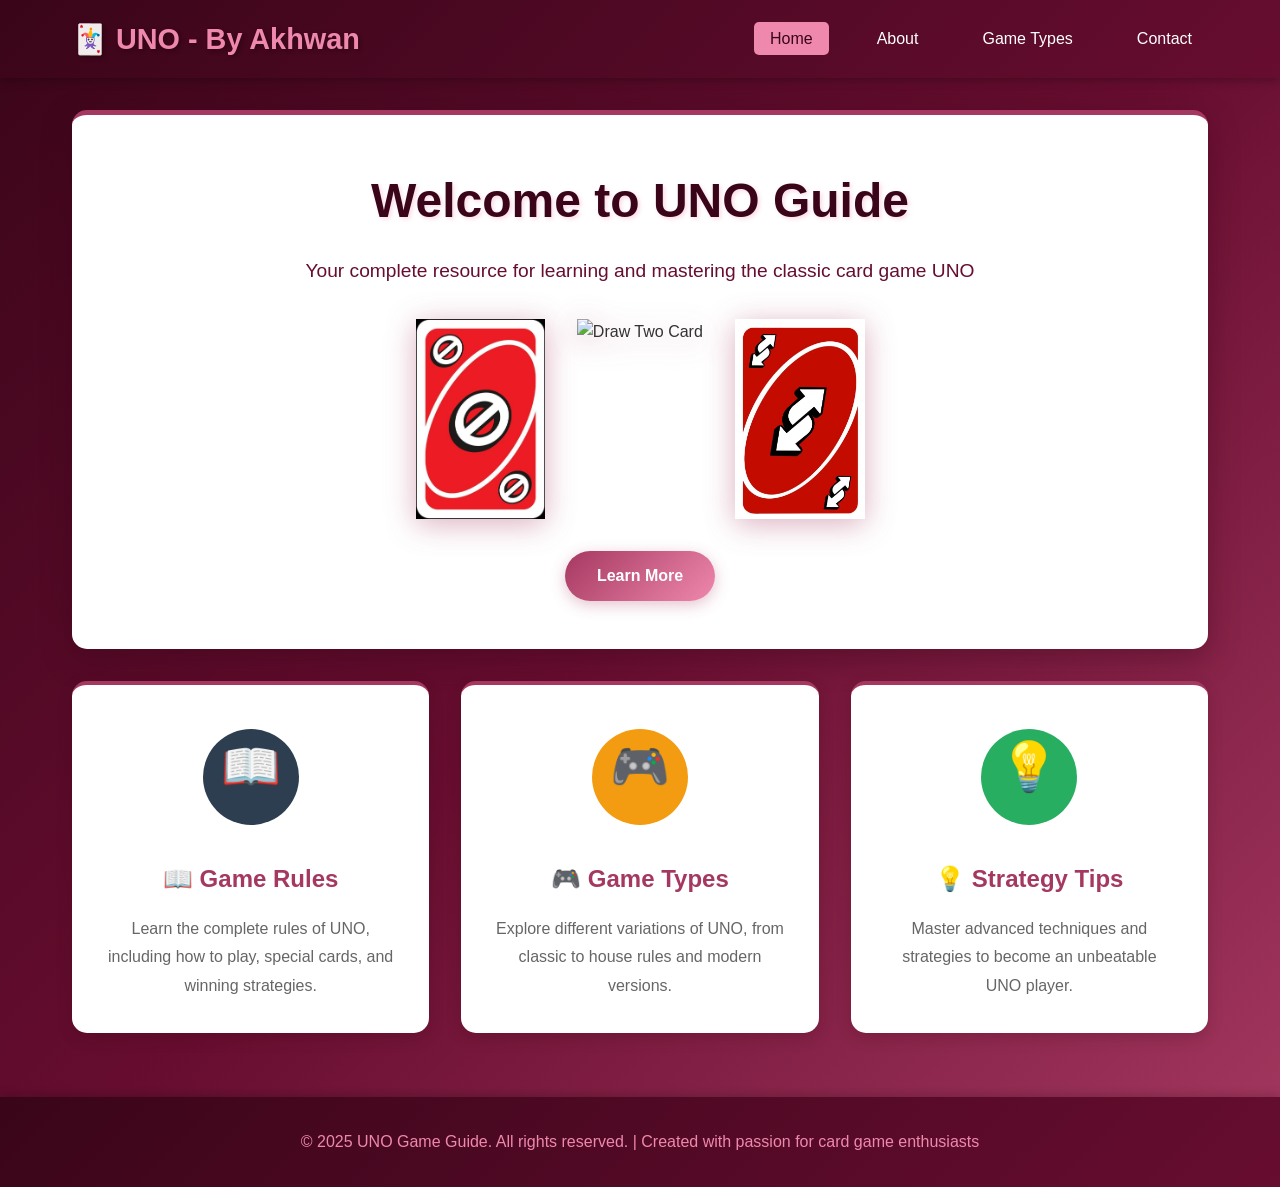
==== index.html @ 8f7f2150 "Update index.html" ====
<!DOCTYPE html>
<html lang="en">
<head>
    <meta charset="UTF-8">
    <meta name="viewport" content="width=device-width, initial-scale=1.0">
    <title>UNO Game Guide - Akhwan</title>
    <link rel="stylesheet" href="style.css">
</head>
<body>
    <header>
        <nav>
            <div class="logo">🃏 UNO - By Akhwan </div>
            <ul>
                <li><a href="#" onclick="showPage('home')" class="nav-link active">Home</a></li>
                <li><a href="#" onclick="showPage('about')" class="nav-link">About</a></li>
                <li><a href="#" onclick="showPage('more')" class="nav-link">Game Types</a></li>
                <li><a href="#" onclick="showPage('contact')" class="nav-link">Contact</a></li>
            </ul>
        </nav>
    </header>

    <main>
        <!-- Home Page -->
        <div id="home" class="page active">
            <div class="hero">
                <h1>Welcome to UNO Guide</h1>
                <p>Your complete resource for learning and mastering the classic card game UNO</p>
                <div class="hero-images">
                    <img src="skip_card.jpeg" alt="UNO Card">
                    <img src="assets/uno_logo.jpeg" alt="Draw Two Card">
                    <img src="reverse_card.jpeg" alt="Reverse Card">
                </div>
                <button class="cta-button" onclick="showPage('about')">Learn More</button>
            </div>

            <div class="card-grid">
                <div class="card">
                    <img src="data:image/svg+xml,%3Csvg xmlns='http://www.w3.org/2000/svg' viewBox='0 0 100 100'%3E%3Ccircle cx='50' cy='50' r='40' fill='%232c3e50'/%3E%3Ctext x='50' y='55' font-size='40' text-anchor='middle' fill='white'%3E📖%3C/text%3E%3C/svg%3E" alt="Rules">
                    <h3>📖 Game Rules</h3>
                    <p>Learn the complete rules of UNO, including how to play, special cards, and winning strategies.</p>
                </div>
                <div class="card">
                    <img src="data:image/svg+xml,%3Csvg xmlns='http://www.w3.org/2000/svg' viewBox='0 0 100 100'%3E%3Ccircle cx='50' cy='50' r='40' fill='%23f39c12'/%3E%3Ctext x='50' y='55' font-size='40' text-anchor='middle' fill='white'%3E🎮%3C/text%3E%3C/svg%3E" alt="Game Types">
                    <h3>🎮 Game Types</h3>
                    <p>Explore different variations of UNO, from classic to house rules and modern versions.</p>
                </div>
                <div class="card">
                    <img src="data:image/svg+xml,%3Csvg xmlns='http://www.w3.org/2000/svg' viewBox='0 0 100 100'%3E%3Ccircle cx='50' cy='50' r='40' fill='%2327ae60'/%3E%3Ctext x='50' y='55' font-size='40' text-anchor='middle' fill='white'%3E💡%3C/text%3E%3C/svg%3E" alt="Strategy">
                    <h3>💡 Strategy Tips</h3>
                    <p>Master advanced techniques and strategies to become an unbeatable UNO player.</p>
                </div>
            </div>
        </div>

        <!-- About Page -->
        <div id="about" class="page">
            <div class="about-container">
                <h2>About UNO</h2>
                
                <h3>History</h3>
                <p>UNO is a card game that was created in 1971 by Merle Bradley, an American who taught the game to his family and friends. The game was first marketed by International Games Inc., and by 1972, it was licensed by Mattel. Today, UNO is one of the most popular card games in the world, played by millions of people across all age groups.</p>

                <h3>How to Play</h3>
                <p>UNO is a fast-paced card game where players take turns playing cards matching either the color or number of the card on top of the discard pile. The goal is to be the first player to get rid of all your cards. Players can play special action cards like Skip, Reverse, and Draw Two to gain advantages. When a player is down to their last card, they must shout "UNO!" or face penalties.</p>

                <h3>Basic Rules</h3>
                <ul style="margin: 1rem 0 1rem 2rem; color: #666;">
                    <li>Each player starts with 7 cards</li>
                    <li>Players take turns playing cards that match the color or number of the discard pile</li>
                    <li>If unable to play, draw a card from the deck</li>
                    <li>Special cards (Skip, Reverse, Draw Two) affect gameplay</li>
                    <li>Wild cards can be played anytime and let you choose the color</li>
                    <li>First player to eliminate all cards wins the round</li>
                    <li>Points are calculated based on remaining cards in opponents' hands</li>
                </ul>

                <h3>Card Values & Types</h3>
                <p>In scoring, number cards are worth their face value (0-9), Skip and Reverse cards are worth 20 points, Draw Two cards are worth 20 points, Wild cards are worth 50 points, and Wild Draw Four cards are worth 50 points. Each color (Red, Yellow, Blue, Green) appears on number and action cards, making strategic play essential.</p>
            </div>
        </div>

        <!-- Game Types Page -->
        <div id="more" class="page">
            <div class="game-types-container">
                <h2 style="color: #2c3e50; margin-bottom: 2rem; font-size: 2.5rem;">UNO Game Types & Variations</h2>
                
                <p style="text-align: center; color: #666; margin-bottom: 2rem;">Explore different ways to play UNO with these popular variations and house rules</p>

                <div class="game-types-images">
                    <div class="game-type-item">
                        <h4>Classic UNO</h4>
                        <p>The traditional game with 108 cards featuring numbers, action cards, and Wild cards.</p>
                    </div>

                    <div class="game-type-item">
                        <h4>UNO Flip</h4>
                        <p>Two-sided cards with a flip mechanic that changes gameplay when activated.</p>
                    </div>

                    <div class="game-type-item">
                        <h4>UNO Attack</h4>
                        <p>Features an electronic device that randomly shoots out cards for unpredictable gameplay.</p>
                    </div>

                    <div class="game-type-item">
                        <h4>UNO Spin</h4>
                        <p>A spinner dial creates random effects during gameplay for added excitement.</p>
                    </div>

                    <div class="game-type-item">
                        <h4>UNO Stacko</h4>
                        <p>Combines cards with physical wooden blocks for a dexterity challenge.</p>
                    </div>

                    <div class="game-type-item">
                        <h4>House Rules UNO</h4>
                        <p>Modified versions with custom rules that vary by player preference.</p>
                    </div>
                </div>

                <h3 style="color: #2c3e50; margin-top: 3rem; margin-bottom: 1rem;">Beginner's Strategy Guide</h3>
                <div style="background: #f8f9fa; padding: 2rem; border-radius: 10px;">
                    <p><strong>1. Play Offensively:</strong> Use action cards strategically to disrupt opponents' plans and prevent them from winning easily.</p>
                    <p><strong>2. Manage Your Cards:</strong> Try to keep a balanced hand. Get rid of high-value cards early to minimize point loss if you don't win.</p>
                    <p><strong>3. Watch Your Opponents:</strong> Pay attention to what colors and numbers other players are playing. This helps predict their strategies.</p>
                    <p><strong>4. Don't Waste Wild Cards:</strong> Save Wild and Wild Draw Four cards for critical moments when you absolutely need them.</p>
                    <p><strong>5. Remember to Say UNO:</strong> Always shout "UNO!" when you're down to your last card to avoid drawing penalty cards.</p>
                </div>
            </div>
        </div>

        <!-- Contact Page -->
        <div id="contact" class="page">
            <div class="contact-form">
                <h2>Get in Touch</h2>
                
                <div class="contact-info">
                    <p><strong>Email:</strong> <a href="mailto:your.email@example.com" style="color: #f39c12; text-decoration: none;">d.akhwan07@gmail.com</a></p>
                    <p><strong>Phone:</strong> <a href="tel:+1234567890" style="color: #f39c12; text-decoration: none;">089678847278</a></p>
                    <p>Feel free to reach out with questions about UNO or any feedback about this guide!</p>
                </div>

                <form id="contactForm" onsubmit="handleSubmit(event)">
                    <div class="form-group">
                        <label for="name">Your Name</label>
                        <input type="text" id="name" name="name" required>   
                    </div>

                    <div class="form-group">
                        <label for="email">Your Email</label>
                        <input type="email" id="email" name="email" required>
                    </div>

                    <div class="form-group">
                        <label for="message">Message</label>
                        <textarea id="message" name="message" required></textarea>
                    </div>

                    <button type="submit" class="cta-button" style="width: 100%; cursor: pointer;">Send Message</button>
                </form>
            </div>
        </div>
    </main>

    <footer>
        <p>&copy; 2025 UNO Game Guide. All rights reserved. | Created with passion for card game enthusiasts</p>
    </footer>

    <script src="script.js"></script>
</body>

</html>
---- style.css ----
* {
    margin: 0;
    padding: 0;
    box-sizing: border-box;
}

body {
    font-family: 'Segoe UI', Tahoma, Geneva, Verdana, sans-serif;
    line-height: 1.6;
    color: #333;
    background: linear-gradient(135deg, #3A0519 0%, #670D2F 50%, #A53860 100%);
    min-height: 100vh;
}

/* Header & Navigation */
header {
    background: linear-gradient(135deg, #3A0519 0%, #670D2F 100%);
    padding: 1rem 0;
    box-shadow: 0 2px 10px rgba(0,0,0,0.3);
    position: sticky;
    top: 0;
    z-index: 100;
}

nav {
    max-width: 1200px;
    margin: 0 auto;
    display: flex;
    justify-content: space-between;
    align-items: center;
    padding: 0 2rem;
    flex-wrap: wrap;
}

.logo {
    font-size: 1.8rem;
    font-weight: bold;
    color: #EF88AD;
    display: flex;
    align-items: center;
    gap: 0.5rem;
    text-shadow: 2px 2px 4px rgba(0,0,0,0.3);
}

nav ul {
    display: flex;
    list-style: none;
    gap: 2rem;
    flex-wrap: wrap;
}

nav a {
    color: white;
    text-decoration: none;
    padding: 0.5rem 1rem;
    border-radius: 5px;
    transition: all 0.3s ease;
    cursor: pointer;
    font-weight: 500;
}

nav a:hover,
nav a.active {
    background: #EF88AD;
    color: #3A0519;
    transform: translateY(-2px);
}

/* Main Container */
main {
    max-width: 1200px;
    margin: 2rem auto;
    padding: 0 2rem;
    min-height: calc(100vh - 200px);
}

.page {
    display: none;
    animation: fadeIn 0.5s ease-in;
}

.page.active {
    display: block;
}

@keyframes fadeIn {
    from {
        opacity: 0;
        transform: translateY(10px);
    }
    to {
        opacity: 1;
        transform: translateY(0);
    }
}

/* Home Page */
.hero {
    text-align: center;
    padding: 3rem 2rem;
    background: white;
    border-radius: 15px;
    box-shadow: 0 10px 30px rgba(58, 5, 25, 0.4);
    margin-bottom: 2rem;
    border-top: 5px solid #A53860;
}

.hero h1 {
    font-size: 3rem;
    color: #3A0519;
    margin-bottom: 1rem;
    text-shadow: 2px 2px 4px rgba(239, 136, 173, 0.3);
}

.hero p {
    font-size: 1.2rem;
    color: #670D2F;
    margin-bottom: 2rem;
}

.hero-images {
    display: flex;
    justify-content: center;
    gap: 2rem;
    flex-wrap: wrap;
    margin: 2rem 0;
}

.hero-images img {
    height: 200px;
    object-fit: contain;
    filter: drop-shadow(0 5px 15px rgba(165, 56, 96, 0.4));
    transition: transform 0.3s ease;
}

.hero-images img:hover {
    transform: scale(1.05) rotate(2deg);
}

.cta-button {
    display: inline-block;
    padding: 1rem 2rem;
    background: linear-gradient(135deg, #A53860, #EF88AD);
    color: white;
    text-decoration: none;
    border-radius: 50px;
    transition: transform 0.3s, box-shadow 0.3s;
    cursor: pointer;
    border: none;
    font-size: 1rem;
    font-weight: 600;
    box-shadow: 0 4px 15px rgba(165, 56, 96, 0.3);
}

.cta-button:hover {
    transform: translateY(-3px);
    box-shadow: 0 6px 25px rgba(239, 136, 173, 0.5);
    background: linear-gradient(135deg, #670D2F, #A53860);
}

/* Card Grid */
.card-grid {
    display: grid;
    grid-template-columns: repeat(auto-fit, minmax(300px, 1fr));
    gap: 2rem;
    margin: 2rem 0;
}

.card {
    background: white;
    border-radius: 15px;
    padding: 2rem;
    box-shadow: 0 5px 15px rgba(58, 5, 25, 0.2);
    transition: transform 0.3s, box-shadow 0.3s;
    text-align: center;
    border-top: 4px solid #A53860;
}

.card:hover {
    transform: translateY(-8px);
    box-shadow: 0 12px 35px rgba(165, 56, 96, 0.3);
    border-top-color: #EF88AD;
}

.card img {
    width: 120px;
    height: 120px;
    object-fit: contain;
    margin-bottom: 1rem;
}

.card h3 {
    color: #A53860;
    margin-bottom: 1rem;
    font-size: 1.5rem;
}

.card p {
    color: #666;
    line-height: 1.8;
}

/* About Page */
.about-container {
    background: white;
    border-radius: 15px;
    padding: 3rem;
    box-shadow: 0 10px 30px rgba(58, 5, 25, 0.4);
    border-left: 8px solid #A53860;
}

.about-container h2 {
    color: #3A0519;
    margin-bottom: 1.5rem;
    font-size: 2.5rem;
}

.about-container h3 {
    color: #A53860;
    margin-top: 2rem;
    margin-bottom: 1rem;
    font-size: 1.8rem;
}

.about-container p {
    color: #555;
    line-height: 1.8;
    margin-bottom: 1rem;
}

.about-container ul li {
    color: #666;
    margin-bottom: 0.5rem;
}

/* Contact Form */
.contact-form {
    background: white;
    border-radius: 15px;
    padding: 2rem;
    box-shadow: 0 10px 30px rgba(58, 5, 25, 0.4);
    max-width: 600px;
    margin: 0 auto;
    border-top: 5px solid #A53860;
}

.contact-form h2 {
    color: #3A0519;
    margin-bottom: 2rem;
    text-align: center;
    font-size: 2rem;
}

.form-group {
    margin-bottom: 1.5rem;
}

.form-group label {
    display: block;
    margin-bottom: 0.5rem;
    color: #670D2F;
    font-weight: 600;
}

.form-group input,
.form-group textarea {
    width: 100%;
    padding: 0.75rem;
    border: 2px solid #EF88AD;
    border-radius: 8px;
    font-size: 1rem;
    transition: border-color 0.3s, box-shadow 0.3s;
}

.form-group input:focus,
.form-group textarea:focus {
    outline: none;
    border-color: #A53860;
    box-shadow: 0 0 0 3px rgba(165, 56, 96, 0.1);
}

.form-group textarea {
    resize: vertical;
    min-height: 150px;
}

.contact-info {
    background: linear-gradient(135deg, #EF88AD15, #A5386015);
    padding: 2rem;
    border-radius: 10px;
    margin-bottom: 2rem;
    text-align: center;
    border-left: 4px solid #A53860;
}

.contact-info p {
    margin-bottom: 1rem;
    color: #670D2F;
    font-size: 1.05rem;
}

.contact-info strong {
    color: #A53860;
}

.contact-info a {
    color: #A53860;
    text-decoration: none;
    font-weight: 600;
    transition: color 0.3s;
}

.contact-info a:hover {
    color: #EF88AD;
}

/* Footer */
footer {
    background: linear-gradient(135deg, #3A0519 0%, #670D2F 100%);
    color: white;
    text-align: center;
    padding: 2rem;
    margin-top: 4rem;
    box-shadow: 0 -2px 10px rgba(0,0,0,0.2);
}

footer p {
    color: #EF88AD;
}

/* Game Types */
.game-types-container {
    background: white;
    border-radius: 15px;
    padding: 3rem;
    box-shadow: 0 10px 30px rgba(58, 5, 25, 0.4);
    border-left: 8px solid #A53860;
}

.game-types-container h2 {
    color: #3A0519;
}

.game-types-images {
    display: grid;
    grid-template-columns: repeat(auto-fit, minmax(200px, 1fr));
    gap: 2rem;
    margin: 2rem 0;
}

.game-type-item {
    background: linear-gradient(135deg, #EF88AD10, #A5386010);
    padding: 1.5rem;
    border-radius: 10px;
    text-align: center;
    transition: transform 0.3s, box-shadow 0.3s, background 0.3s;
    border-left: 5px solid #A53860;
}

.game-type-item:hover {
    transform: translateY(-5px);
    box-shadow: 0 8px 20px rgba(165, 56, 96, 0.25);
    background: linear-gradient(135deg, #EF88AD20, #A5386020);
    border-left-color: #EF88AD;
}

.game-type-item h4 {
    color: #670D2F;
    margin-bottom: 0.5rem;
    font-size: 1.2rem;
}

.game-type-item p {
    color: #666;
    font-size: 0.95rem;
    line-height: 1.6;
}

/* Strategy Guide Section */
.game-types-container > div[style*="background: #f8f9fa"] {
    background: linear-gradient(135deg, #EF88AD15, #A5386015) !important;
    border-left: 4px solid #A53860;
}

.game-types-container > div p strong {
    color: #670D2F;
}

/* Responsive Design */
@media (max-width: 768px) {
    nav ul {
        gap: 1rem;
    }

    nav {
        padding: 0 1rem;
    }

    .logo {
        font-size: 1.4rem;
    }

    .hero h1 {
        font-size: 2rem;
    }

    main {
        padding: 0 1rem;
    }

    .about-container,
    .contact-form,
    .game-types-container {
        padding: 1.5rem;
    }

    .card-grid {
        grid-template-columns: 1fr;
    }

    .game-types-images {
        grid-template-columns: 1fr;
    }

    .hero-images {
        gap: 1rem;
    }

    .hero-images img {
        height: 150px;
    }
}

/* Additional hover effects */
a {
    transition: all 0.3s ease;
}

button {
    transition: all 0.3s ease;
}

/* Scrollbar styling */
::-webkit-scrollbar {
    width: 12px;
}

::-webkit-scrollbar-track {
    background: #3A0519;
}

::-webkit-scrollbar-thumb {
    background: #A53860;
    border-radius: 6px;
}

::-webkit-scrollbar-thumb:hover {
    background: #EF88AD;
}
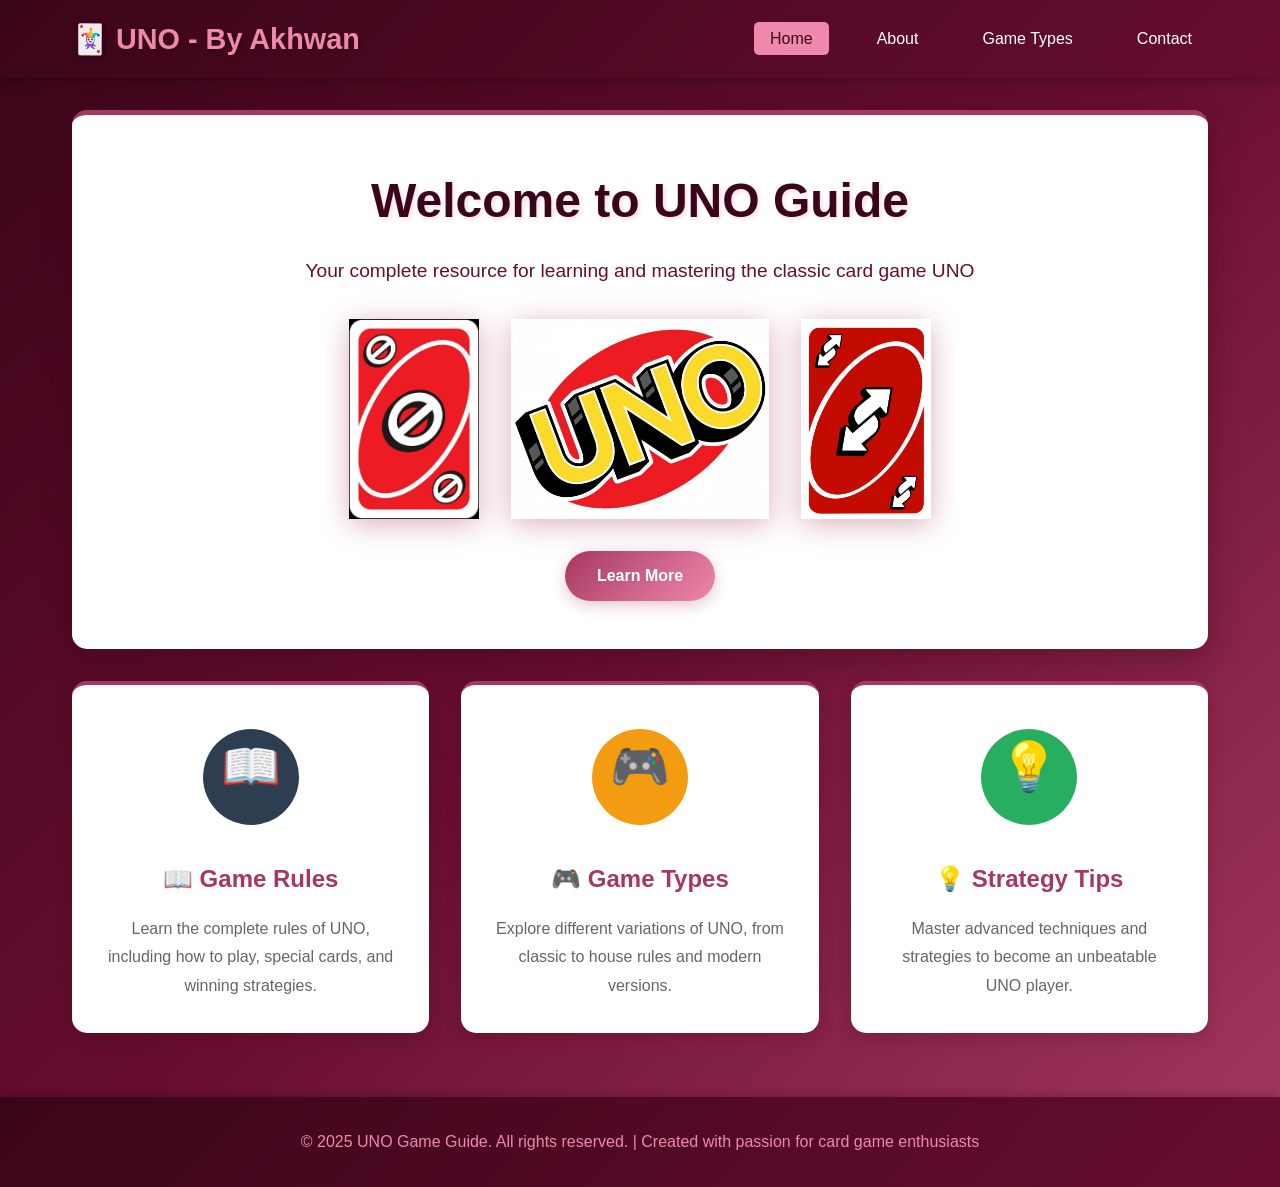
==== commit ca79e329: "Update index.html" ====
--- a/index.html
+++ b/index.html
@@ -27,7 +27,7 @@
                 <p>Your complete resource for learning and mastering the classic card game UNO</p>
                 <div class="hero-images">
                     <img src="skip_card.jpeg" alt="UNO Card">
-                    <img src="assets/uno_logo.jpeg" alt="Draw Two Card">
+                    <img src="uno_logo.jpeg" alt="Draw Two Card">
                     <img src="reverse_card.jpeg" alt="Reverse Card">
                 </div>
                 <button class="cta-button" onclick="showPage('about')">Learn More</button>
@@ -170,3 +170,4 @@
 </body>
 
 </html>
+
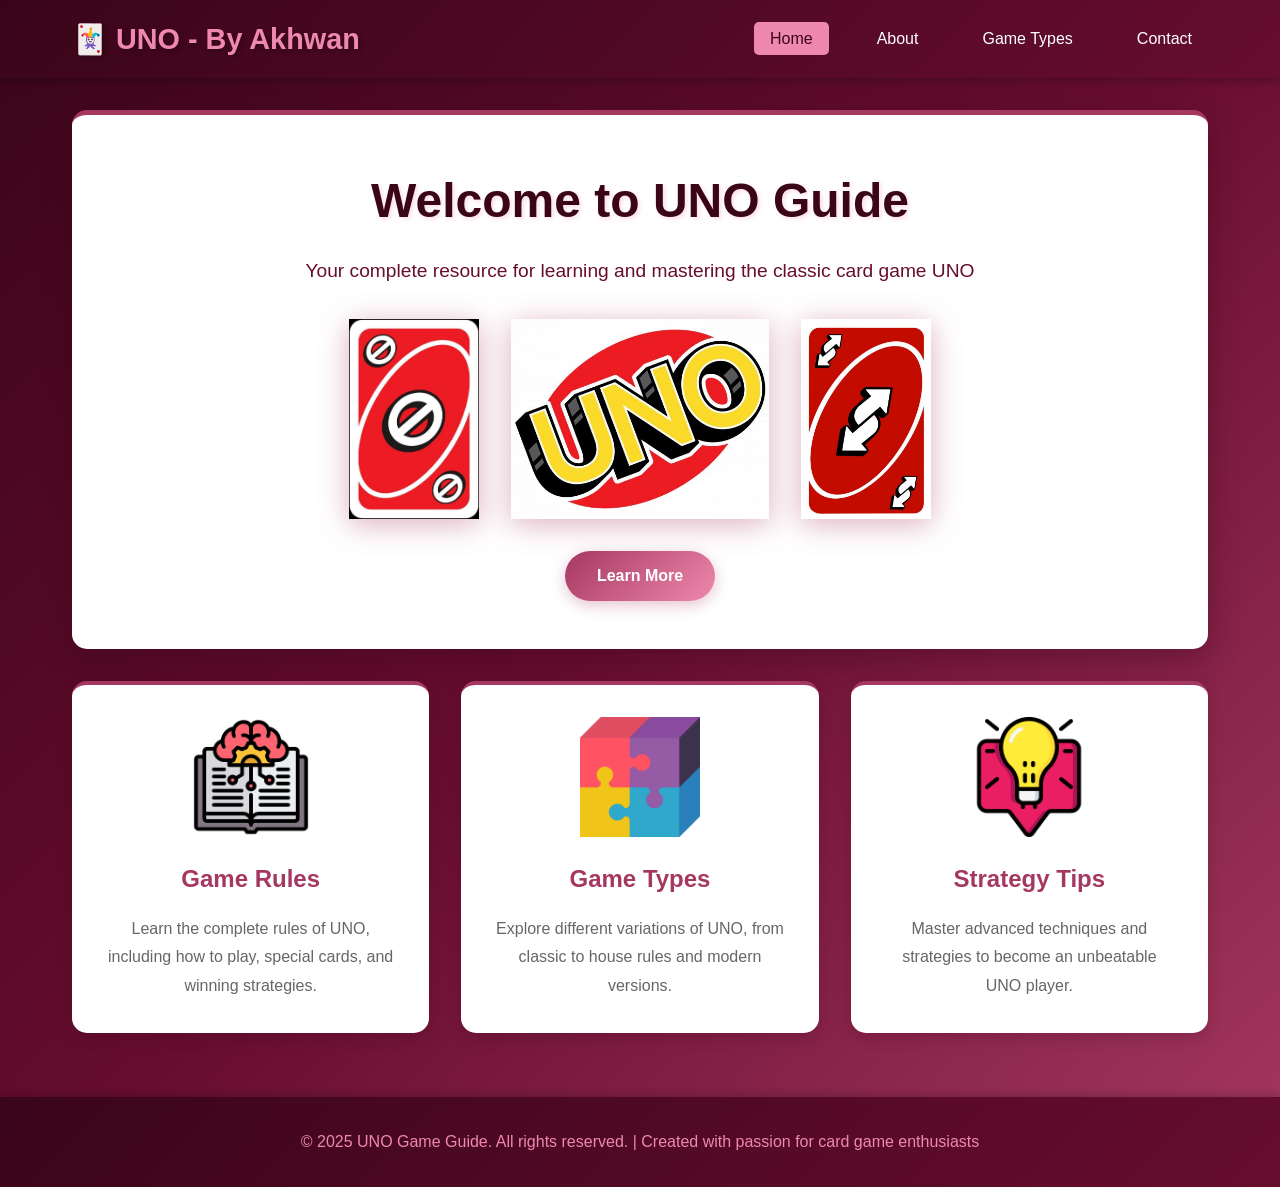
==== commit 832d37cf: "Update index.html" ====
--- a/index.html
+++ b/index.html
@@ -35,18 +35,18 @@
 
             <div class="card-grid">
                 <div class="card">
-                    <img src="data:image/svg+xml,%3Csvg xmlns='http://www.w3.org/2000/svg' viewBox='0 0 100 100'%3E%3Ccircle cx='50' cy='50' r='40' fill='%232c3e50'/%3E%3Ctext x='50' y='55' font-size='40' text-anchor='middle' fill='white'%3E📖%3C/text%3E%3C/svg%3E" alt="Rules">
-                    <h3>📖 Game Rules</h3>
+                    <img src="hp1.png" viewBox='0 0 100 100'%3E%3Ccircle cx='50' cy='50' r='40' fill='%232c3e50'/%3E%3Ctext x='50' y='55' font-size='40' text-anchor='middle' fill='white'%3E📖%3C/text%3E%3C/svg%3E" alt="Rules">
+                    <h3>Game Rules</h3>
                     <p>Learn the complete rules of UNO, including how to play, special cards, and winning strategies.</p>
                 </div>
                 <div class="card">
-                    <img src="data:image/svg+xml,%3Csvg xmlns='http://www.w3.org/2000/svg' viewBox='0 0 100 100'%3E%3Ccircle cx='50' cy='50' r='40' fill='%23f39c12'/%3E%3Ctext x='50' y='55' font-size='40' text-anchor='middle' fill='white'%3E🎮%3C/text%3E%3C/svg%3E" alt="Game Types">
-                    <h3>🎮 Game Types</h3>
+                    <img src="hp2.png" viewBox='0 0 100 100'%3E%3Ccircle cx='50' cy='50' r='40' fill='%23f39c12'/%3E%3Ctext x='50' y='55' font-size='40' text-anchor='middle' fill='white'%3E🎮%3C/text%3E%3C/svg%3E" alt="Game Types">
+                    <h3>Game Types</h3>
                     <p>Explore different variations of UNO, from classic to house rules and modern versions.</p>
                 </div>
                 <div class="card">
-                    <img src="data:image/svg+xml,%3Csvg xmlns='http://www.w3.org/2000/svg' viewBox='0 0 100 100'%3E%3Ccircle cx='50' cy='50' r='40' fill='%2327ae60'/%3E%3Ctext x='50' y='55' font-size='40' text-anchor='middle' fill='white'%3E💡%3C/text%3E%3C/svg%3E" alt="Strategy">
-                    <h3>💡 Strategy Tips</h3>
+                    <img src="hp3.png" viewBox='0 0 100 100'%3E%3Ccircle cx='50' cy='50' r='40' fill='%2327ae60'/%3E%3Ctext x='50' y='55' font-size='40' text-anchor='middle' fill='white'%3E💡%3C/text%3E%3C/svg%3E" alt="Strategy">
+                    <h3>Strategy Tips</h3>
                     <p>Master advanced techniques and strategies to become an unbeatable UNO player.</p>
                 </div>
             </div>
@@ -171,3 +171,4 @@
 
 </html>
 
+
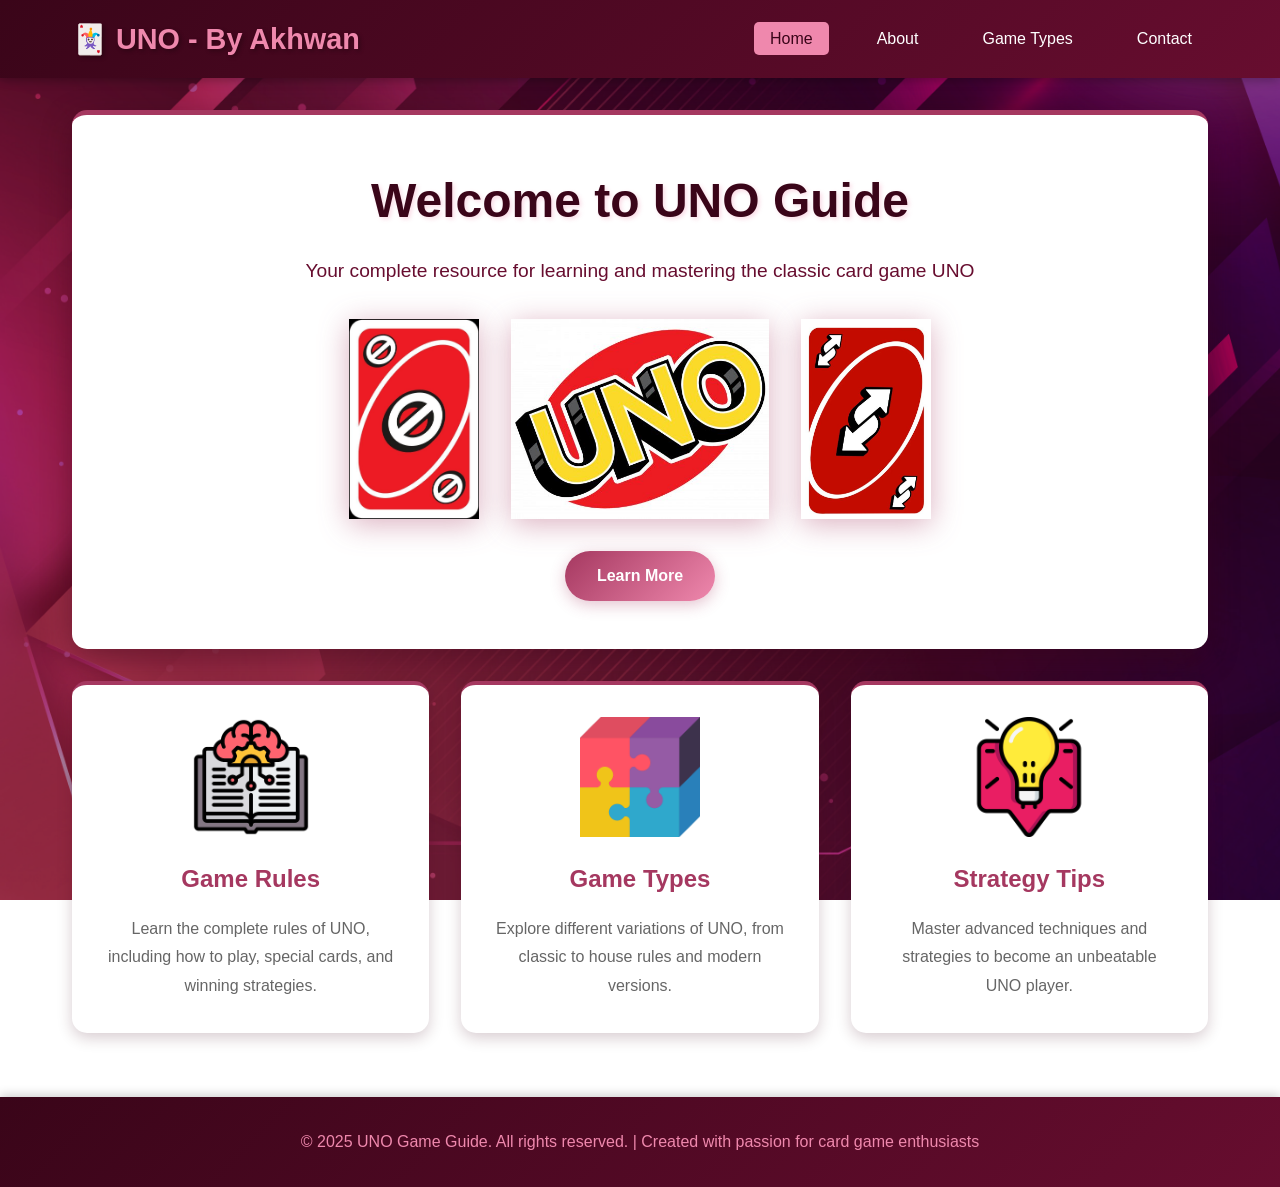
==== commit 14be9d64: "Update index.html" ====
--- a/index.html
+++ b/index.html
@@ -7,6 +7,7 @@
     <link rel="stylesheet" href="style.css">
 </head>
 <body>
+    <body style="background: url('bg1.jpg') no-repeat center center fixed; background-size: cover;">
     <header>
         <nav>
             <div class="logo">🃏 UNO - By Akhwan </div>
@@ -172,3 +173,4 @@
 </html>
 
 
+
--- a/style.css
+++ b/style.css
@@ -4,13 +4,29 @@
     box-sizing: border-box;
 }
 
-body {
+    body {
     font-family: 'Segoe UI', Tahoma, Geneva, Verdana, sans-serif;
     line-height: 1.6;
     color: #333;
-    background: linear-gradient(135deg, #3A0519 0%, #670D2F 50%, #A53860 100%);
+    background: url "bg1.jpg" no-repeat center center fixed;
+    background-size: cover;
+    background-attachment: fixed;
+    position: relative;
     min-height: 100vh;
-}
+    overflow-x: hidden;
+}
+
+    body::before {
+    content: "";
+    position: fixed;
+    top: 0;
+    left: 0;
+    width: 100%;
+    height: 100%;
+    background: rgba(58, 5, 25, 0.45); /* transparansi lembut */
+    z-index: -1;
+}
+
 
 /* Header & Navigation */
 header {
@@ -456,4 +472,7 @@
 
 ::-webkit-scrollbar-thumb:hover {
     background: #EF88AD;
-}+
+}
+
+
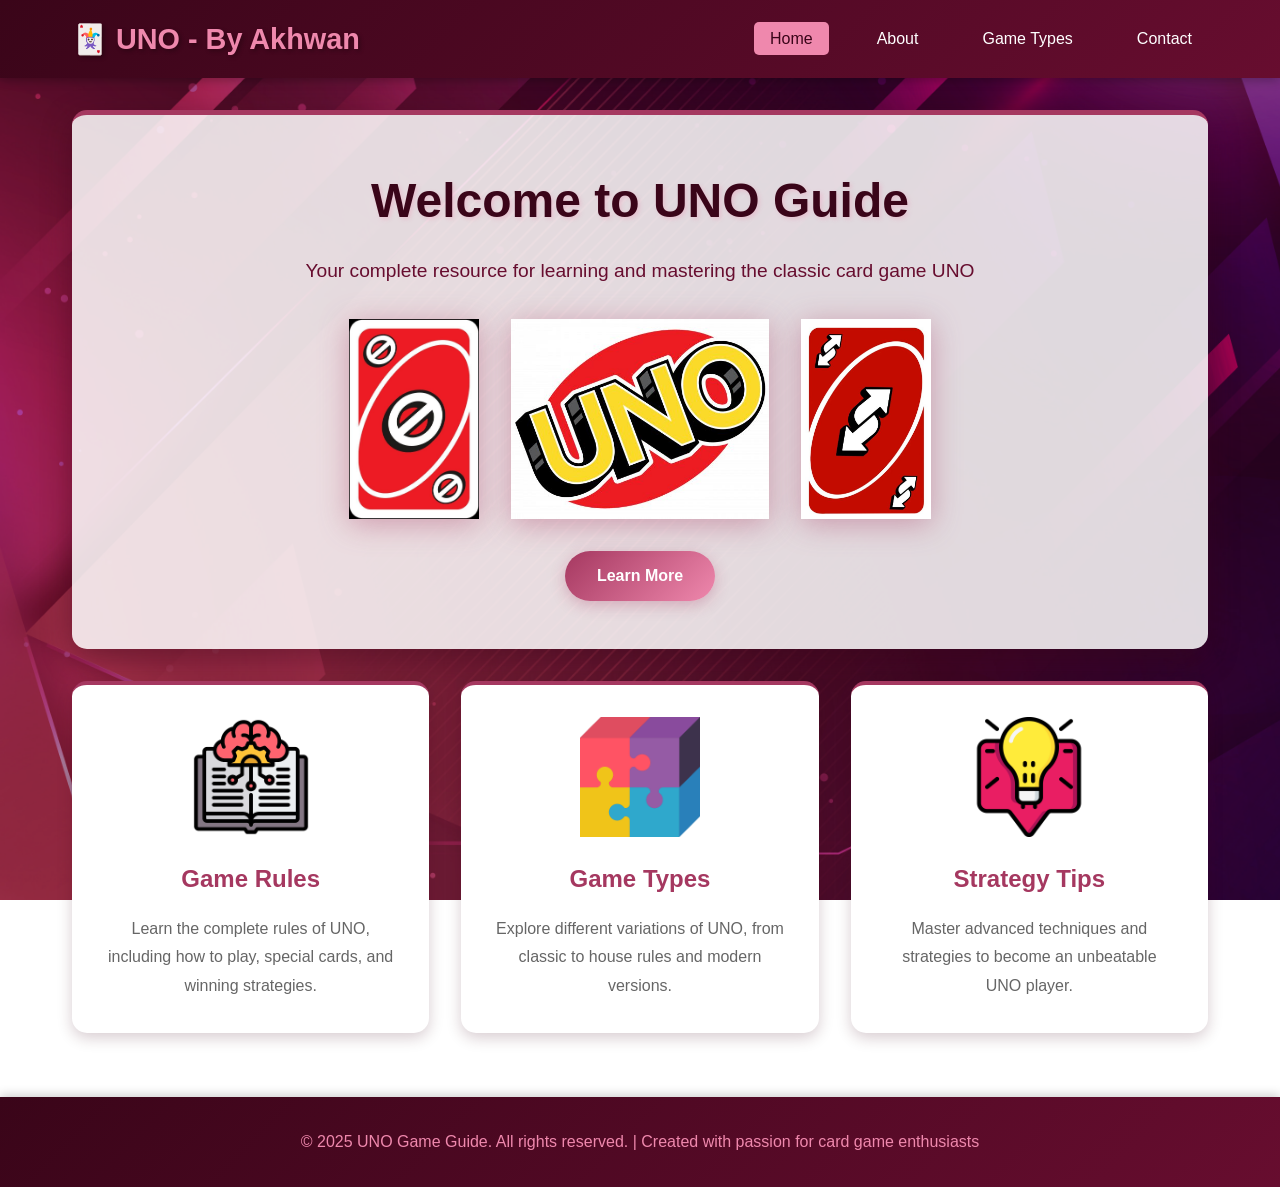
==== commit 1066c8aa: "Update index.html" ====
--- a/index.html
+++ b/index.html
@@ -4,6 +4,7 @@
     <meta charset="UTF-8">
     <meta name="viewport" content="width=device-width, initial-scale=1.0">
     <title>UNO Game Guide - Akhwan</title>
+    <link rel="icon" type="image/png" href="icon_uno.png">
     <link rel="stylesheet" href="style.css">
 </head>
 <body>
@@ -136,10 +137,19 @@
                 <h2>Get in Touch</h2>
                 
                 <div class="contact-info">
-                    <p><strong>Email:</strong> <a href="mailto:your.email@example.com" style="color: #f39c12; text-decoration: none;">d.akhwan07@gmail.com</a></p>
-                    <p><strong>Phone:</strong> <a href="tel:+1234567890" style="color: #f39c12; text-decoration: none;">089678847278</a></p>
-                    <p>Feel free to reach out with questions about UNO or any feedback about this guide!</p>
-                </div>
+                <p>
+                    <img src="email.png" alt="Email Icon" class="info-icon">
+                    <strong>Email:</strong>
+                    <a href="akhwanst22@gmail.com" style="color: #f39c12; text-decoration: none;">d.akhwan07@gmail.com</a>
+                </p>
+                <p>
+                    <img src="whatsapp.png" alt="Phone Icon" class="info-icon">
+                    <strong>Phone:</strong>
+                    <a href="089678847278" style="color: #f39c12; text-decoration: none;">089678847278</a>
+                </p>
+                <p>Feel free to reach out with questions about UNO or any feedback about this guide!</p>
+            </div>
+
 
                 <form id="contactForm" onsubmit="handleSubmit(event)">
                     <div class="form-group">
@@ -174,3 +184,6 @@
 
 
 
+
+
+
--- a/style.css
+++ b/style.css
@@ -8,7 +8,7 @@
     font-family: 'Segoe UI', Tahoma, Geneva, Verdana, sans-serif;
     line-height: 1.6;
     color: #333;
-    background: url "bg1.jpg" no-repeat center center fixed;
+    background: url("bg1.jpg") no-repeat center center fixed;
     background-size: cover;
     background-attachment: fixed;
     position: relative;
@@ -114,7 +114,7 @@
 .hero {
     text-align: center;
     padding: 3rem 2rem;
-    background: white;
+    background: rgba(255, 255, 255, 0.85);
     border-radius: 15px;
     box-shadow: 0 10px 30px rgba(58, 5, 25, 0.4);
     margin-bottom: 2rem;
@@ -218,7 +218,7 @@
 
 /* About Page */
 .about-container {
-    background: white;
+    background: rgba(255, 255, 255, 0.85);
     border-radius: 15px;
     padding: 3rem;
     box-shadow: 0 10px 30px rgba(58, 5, 25, 0.4);
@@ -251,7 +251,7 @@
 
 /* Contact Form */
 .contact-form {
-    background: white;
+    background: rgba(255, 255, 255, 0.85);
     border-radius: 15px;
     padding: 2rem;
     box-shadow: 0 10px 30px rgba(58, 5, 25, 0.4);
@@ -315,6 +315,14 @@
     font-size: 1.05rem;
 }
 
+.info-icon {
+    width: 22px;
+    height: 22px;
+    vertical-align: middle;
+    margin-right: 8px;
+    filter: brightness(0.95) contrast(1.1);
+}
+
 .contact-info strong {
     color: #A53860;
 }
@@ -346,7 +354,7 @@
 
 /* Game Types */
 .game-types-container {
-    background: white;
+    background: rgba(255, 255, 255, 0.85);
     border-radius: 15px;
     padding: 3rem;
     box-shadow: 0 10px 30px rgba(58, 5, 25, 0.4);
@@ -476,3 +484,6 @@
 }
 
 
+
+
+
